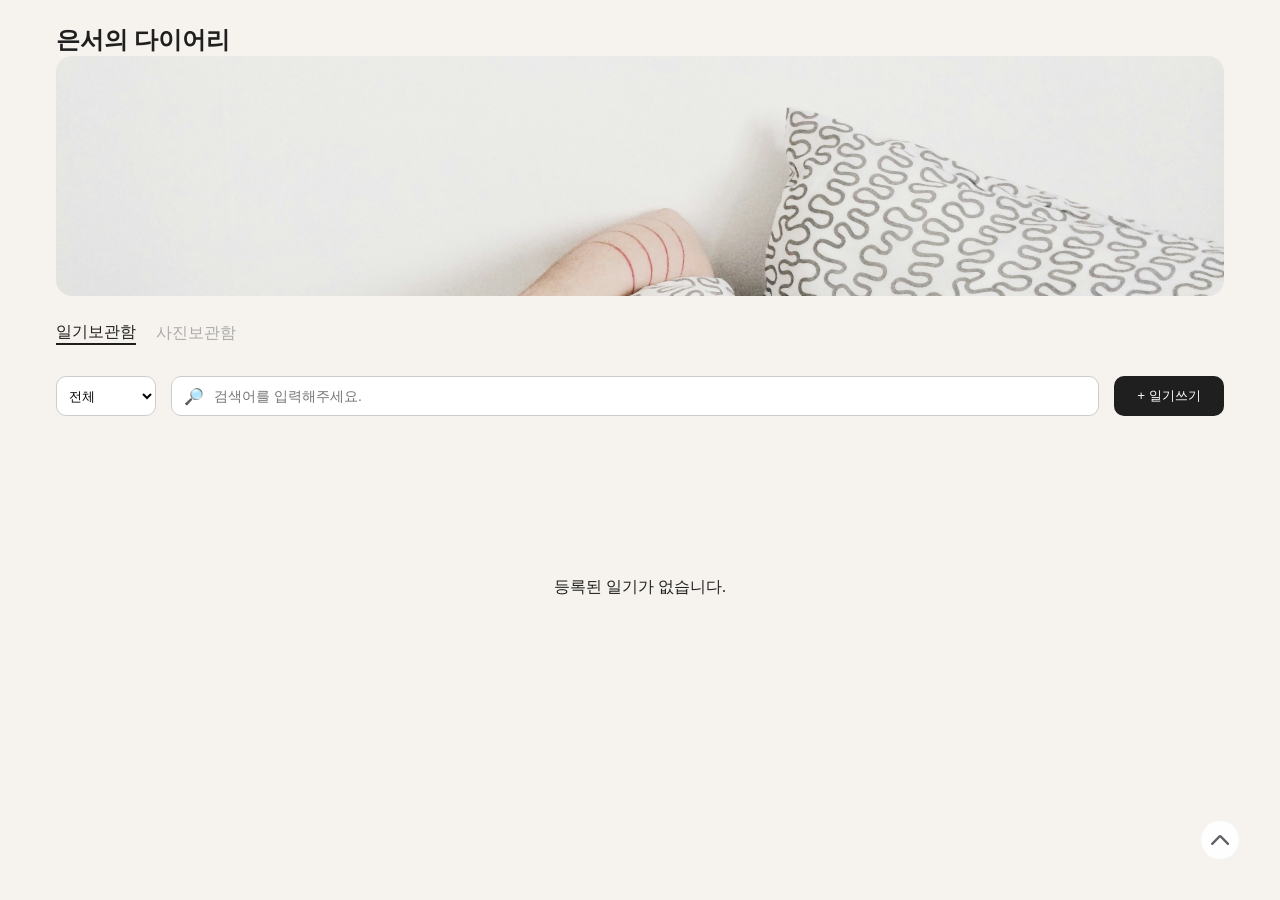
==== index.html @ b220105c "7일차 - 다크모드 토글버튼 추가" ====
<!DOCTYPE html>
<html lang="ko">
<head>
    <meta charset="UTF-8">
    <meta
            name="viewport"
            content="width=device-width, initial-scale=1.0"
    >

    <title>은서의 다이어리</title>

    <link rel="stylesheet" href="./index-style.css">
    <script src="./index-script.js" defer></script>
</head>

<body>
<div class="container">
    <header class="main-header">
        <h2>
            <a href="./index.html">은서의 다이어리</a>
            <img src="img/banner.jpg"/>
        </h2>
    </header>

    <main>
        <section class="diary-section">
            <div class="diary-banner">
                <p id="diary-album">일기보관함</p>
                <p id="photo-album">사진보관함</p>
            </div>

            <div class="diary-header">
                <div class="filter-area">
                    <select
                            id="emotion-filter"
                            class="emotion-filter"
                            aria-label="감정 필터"
                    >
                        <option value="all">전체</option>
                        <option value="happy">행복해요</option>
                        <option value="sad">슬퍼요</option>
                        <option value="surprised">놀랐어요</option>
                        <option value="angry">화나요</option>
                        <option value="etc">기타</option>
                    </select>

                    <div class="filter-search-area">
                        <span aria-hidden="true">🔎</span>

                        <input
                                type="search"
                                id="search-input"
                                placeholder="검색어를 입력해주세요."
                                aria-label="일기 검색"
                        >
                    </div>

                    <div class="diary-navigator">
                        <button
                                type="button"
                                id="open-diary-modal-button"
                                class="tab"
                        >
                            + 일기쓰기
                        </button>
                    </div>
                </div>
            </div>

            <!-- 다이어리 목록 -->
            <div
                    id="diary-list-area"
                    class="diary-list"
            ></div>
        </section>

        <!-- 상단 이동 버튼 -->
        <button
                type="button"
                id="scroll-top-button"
                class="scroll-top-button"
                aria-label="맨 위로 이동"
        >
            <img
                    src="./img/up_outline_light_xl.svg"
                    width="40"
                    height="40"
                    alt=""
            >
        </button>
    </main>
</div>

<!-- 일기 작성 모달 -->
<div
        id="diary-modal"
        class="form-grid"
        role="dialog"
        aria-modal="true"
        aria-labelledby="diary-modal-title"
        aria-hidden="true"
>
    <div class="form-panel">
        <form id="diary-form">
            <div class="form-fields">
                <div class="field">
                    <div class="modal-title">
                        <h3 id="diary-modal-title">일기 쓰기</h3>
                            <div class="dark-mode">
                                다크모드
                                <input type="checkbox" class="dark-toggle"/>
                            </div>
                    </div>
                    <label>오늘 기분은 어땠나요?</label>

                    <div class="mood-group">
                        <label class="mood-option">
                            <input
                                    type="radio"
                                    name="mood"
                                    value="행복"
                                    checked
                            >
                            행복해요
                        </label>

                        <label class="mood-option">
                            <input
                                    type="radio"
                                    name="mood"
                                    value="슬픔"
                            >
                            슬퍼요
                        </label>

                        <label class="mood-option">
                            <input
                                    type="radio"
                                    name="mood"
                                    value="놀램"
                            >
                            놀랐어요
                        </label>

                        <label class="mood-option">
                            <input
                                    type="radio"
                                    name="mood"
                                    value="화남"
                            >
                            화가나요
                        </label>

                        <label class="mood-option">
                            <input
                                    type="radio"
                                    name="mood"
                                    value="기타"
                            >
                            기타
                        </label>
                    </div>
                </div>

                <div class="field">
                    <label for="title-input">제목</label>

                    <input
                            id="title-input"
                            type="text"
                            placeholder="제목을 입력해 주세요."
                            required
                    >
                </div>

                <div class="field">
                    <label for="content-input">내용</label>

                    <textarea
                            id="content-input"
                            placeholder="내용을 입력해 주세요."
                            required
                    ></textarea>
                </div>

                <button
                        class="form-btn"
                        id="submit-diary-button"
                        type="submit"
                >
                    일기 등록하기
                </button>
            </div>
        </form>
    </div>

    <!-- 등록 완료 모달 -->
    <div id="success-diary-modal" class="success-modal">
        <div class="nesting-modal">
            <div class="nesting-modal-title">
                일기 등록 완료
            </div>
            <p>등록이 완료되었습니다.</p>
            <button id="close-submit-diary-button" type="button">
                확인
            </button>
        </div>
    </div>
</div>
</body>
</html>
---- index-style.css ----
:root {
    --bg: #f6f3ee;
    --panel: #ffffff;
    --text: #1f1f1f;
    --subtext: #666;
    --line: #e7dfd6;
    --shadow: 0 12px 30px rgba(0, 0, 0, 0.06);

    --happy: #fff4c7;
    --sad: #dff2ff;
    --blue: #d9f0ff;
    --purple: #eadcff;
    --gray: #eef0f3;
    --pink: #ffe1e8;

    --button: #1f1f1f;
    --white: #ffffff;

    --dropdowntext:#299c00;
    --dropdownbg:#D3F3E0;
}

/* 전체 요소 기본 설정 */
* {
    box-sizing: border-box;
}

html {
    scroll-behavior: smooth;
}

body {
    margin: 0;
    min-width: 360px;

    background-color: var(--bg);
    color: var(--text);
}

/*
    PC 화면 기준
    전체 화면 191.25rem;
    컨테이너 1168px
    좌우 여백 각각 376px

    (191.25rem; - 1168px) / 2 = 376px
*/
.container {
    width: 1168px;
    max-width: calc(100% - 40px);

    margin: 0 auto;
}

/* =========================
   상단 제목
========================= */

.main-header {
    padding: 24px 0 10px;
}
.main-header img {
    width:100%;
    height:240px;

    border-radius:16px;

    object-fit: cover;
    display: block;
}

.main-header h2 {
    margin: 0;

    font-size: 1.5rem;
}
.main-header a{
    text-decoration: none;
    color: var(--text);
}
.main-header a:hover{
    cursor: pointer;
}
/* =========================
   상단 보관함 메뉴
========================= */

.diary-banner {
    display: flex;
    align-items: center;

    gap: 1.25rem;
}

.diary-banner p {
    margin: 16px 0;
    color: #ABABAB;
    white-space: nowrap;
    cursor: pointer;
}
#diary-album{
    color: var(--text);
    border-bottom: 2px solid var(--text);
}

/* =========================
   필터 및 검색 영역
========================= */

.diary-header {
    position: sticky;
    top: 0;
    z-index: 100;

    padding: 15px 0;

    background-color: rgba(246, 243, 238, 0.85);
    backdrop-filter: blur(30px);
}

.filter-area {
    display: flex;
    align-items: center;

    gap: 15px;
}

/* 감정 필터 */
.emotion-filter {
    width: 100px;
    height: 40px;

    flex-shrink: 0;

    padding: 0 8px;

    border: 1px solid #ccc;
    border-radius: 10px;

    background-color: var(--white);
}

/* 검색창 전체 */
.filter-search-area {
    min-width: 0;
    height: 40px;

    flex: 1;

    display: flex;
    align-items: center;

    gap: 8px;
    padding: 0 12px;

    border: 1px solid #ccc;
    border-radius: 10px;

    background-color: var(--white);
}

.filter-search-area p {
    margin: 0;

    flex-shrink: 0;
}

/* 검색어 입력창 */
.filter-search-area input {
    width: 100%;
    min-width: 0;
    height: 100%;

    flex: 1;

    border: none;
    outline: none;

    background-color: transparent;

    font-size: 14px;
}

/* 일기 쓰기 버튼 영역 */
.diary-navigator {
    margin-left: auto;

    flex-shrink: 0;
}

.diary-navigator button {
    width: 110px;
    height: 40px;

    display: inline-flex;
    align-items: center;
    justify-content: center;

    padding: 0 18px;

    border-radius: 10px;

    background-color: var(--button);
    color: var(--white);

    text-decoration: none;
    white-space: nowrap;
}
#open-diary-modal-button{
    border: none;
}

/* =========================
   일기 목록
========================= */

/*
    카드 너비: 274px
    카드 사이 간격: 24px

    274 × 4 + 24 × 3 = 1168px
*/
.diary-list {
    display: grid;
    grid-template-columns: repeat(4, 274px);

    column-gap: 24px;
    row-gap: 24px;

    padding: 30px 0;
}

/* 등록된 일기가 없을 때 */
.diary-default-text {
    grid-column: 1 / -1;

    padding: 100px 0;

    text-align: center;
}

/* 일기 카드 */
.diary-card {
    position: relative;

    width: 274px;
    height: 296px;
    min-width: 0;

    border-radius: 12px;

    background-color: var(--white);

    cursor: pointer;
    overflow: hidden;

    transition: transform 0.2s ease;
}

.diary-card:hover {
    transform: scale(1.03);
}

/* 카드 이미지 영역 */
.diary-image-area {
    height: 180px;

    display: flex;
    align-items: center;
    justify-content: center;

    border-radius: 12px 12px 0 0;

    background-color: var(--gray);

    overflow: hidden;
}

/* 감정별 배경색 */
.diary-card.happy .diary-image-area {
    background-color: var(--pink);
}

.diary-card.sad .diary-image-area {
    background-color: var(--sad);
}

.diary-card.surprised .diary-image-area {
    background-color: var(--happy);
}

.diary-card.angry .diary-image-area {
    background-color: var(--gray);
}

.diary-card.etc .diary-image-area {
    background-color: var(--purple);
}

/* 감정 이모지 원 */
.diary-emoji {
    width: 128px;
    height: 128px;

    display: flex;
    align-items: center;
    justify-content: center;

    border-radius: 50%;

    background-color: var(--white);

    font-size: 64px;
}

.diary-emoji img {
    width: 96px;
    height: 96px;

    object-fit: cover;
    display: block;
}

/* 삭제 버튼 */
.delete-button {
    position: absolute;
    top: 7px;
    right: 7px;
    z-index: 10;

    width: 24px;
    height: 24px;

    display: flex;
    align-items: center;
    justify-content: center;

    padding: 0;

    border: none;
    border-radius: 50%;

    background-color: var(--white);
    color: var(--text);

    font-size: 17px;

    cursor: pointer;
}

/* 카드 텍스트 영역 */
.diary-card-content {
    width: 90%;

    margin: 0 auto;
    padding-top: 8px;

    background-color: var(--white);
}

/* 감정 및 작성일 */
.diary-information {
    display: flex;
    align-items: center;
    justify-content: space-between;

    gap: 10px;
}

.diary-mood {
    font-size: 12px;
    font-weight: bold;
}

.diary-date {
    color: var(--subtext);

    font-size: 11px;
}

/* 일기 제목 */
.diary-title {
    margin: 8px 0 0;

    font-size: 15px;
    line-height: 1.4;

    overflow: hidden;
    text-overflow: ellipsis;
    white-space: nowrap;
}

/* 일기 미리보기 */
.diary-preview {
    margin: 10px 0;

    color: var(--subtext);

    font-size: 13px;

    width: 100%;
    overflow: hidden;
    text-overflow: ellipsis;
    white-space: nowrap;
}

/* =========================
   일기 작성 모달
========================= */

.form-grid {
    position: fixed;
    inset: 0;
    z-index: 1000;

    display: none;
    align-items: center;
    justify-content: center;

    margin: 0;
    padding: 24px;

    background-color: rgba(0, 0, 0, 0.45);
}


/* 모달이 열렸을 때 body 스크롤 방지용 */
body.modal-open {
    overflow: hidden;
}

/* 실제 모달 창 */
.form-panel {
    position: relative;

    width: 640px;
    height: 560px;
    max-height: calc(100vh - 48px);

    padding: 28px;

    border: 1px solid var(--line);
    border-radius: 1.25rem;

    background-color: var(--panel);

    box-shadow: 0 24px 60px rgba(0, 0, 0, 0.2);

    overflow-y: auto;
}

/* 모달 닫기 버튼 */
.modal-close-button {
    position: absolute;
    top: 16px;
    right: 16px;

    width: 32px;
    height: 32px;

    display: flex;
    align-items: center;
    justify-content: center;

    padding: 0;

    border: none;
    border-radius: 50%;

    background-color: var(--gray);
    color: var(--text);

    font-size: 1.25rem;
    line-height: 1;

    cursor: pointer;
}

/* 입력폼 전체 */
.form-fields {
    display: flex;
    flex-direction: column;

    gap: 15px;
}

.field {
    display: flex;
    flex-direction: column;

    gap: 6px;
}

.field > label {
    font-size: 14px;
    font-weight: bold;
}

.field h3 {
    margin: 0;
    padding: 0 44px 0 0;

    font-size: 1.25rem;
}

/* 제목 입력창 */
.field input[type="text"] {
    width: 100%;
    height: 40px;

    padding: 0 10px;

    border: 1px solid var(--line);
    border-radius: 8px;

    outline: none;

    font-size: 14px;
}

/* 내용 입력창 */
.field textarea {
    width: 100%;
    height: 160px;

    padding: 10px;

    border: 1px solid var(--line);
    border-radius: 8px;

    outline: none;
    resize: vertical;

    font-size: 14px;
    line-height: 1.6;
}

/* 입력창 포커스 */
.field input[type="text"]:focus,
.field textarea:focus {
    border-color: var(--text);
}

/* 감정 선택 */
.mood-group {
    display: flex;
    align-items: center;
    flex-wrap: wrap;

    gap: 12px 18px;

    padding: 5px 0;
}

.mood-option {
    display: flex;
    align-items: center;

    gap: 3px;

    font-size: 14px;

    cursor: pointer;
}

/* 등록 버튼 */
.form-btn {
    height: 44px;

    border: none;
    border-radius: 8px;

    background-color: var(--button);
    color: var(--white);

    font-size: 14px;
    font-weight: bold;

    cursor: pointer;
}

.form-btn:hover {
    opacity: 0.88;
}

.success-modal {
    display: none;

    position: absolute;
    inset: 0;

    align-items: center;
    justify-content: center;

    background-color: rgba(0, 0, 0, 0.35);

    z-index: 2000;
}

.nesting-modal {
    width: min(90%, 480px);

    padding: 30px;

    border-radius: 16px;

    background-color: var(--white);

    box-shadow: 0 20px 50px rgba(0, 0, 0, 0.25);

    text-align: center;
}

.nesting-modal-title {
    margin-bottom: 12px;

    font-size: 20px;
    font-weight: bold;
}

.nesting-modal p {
    margin: 0 0 24px;
}

.nesting-modal button {
    width: 100%;
    height: 44px;

    border: none;
    border-radius: 8px;

    background-color: var(--button);
    color: var(--white);

    cursor: pointer;
}
/* =========================
   모달 다크모드
========================= */
/* 다크모드 */
.dark-mode{
    display: flex;
    align-items: center;
    font-size:12px;
}
.dark-toggle {
    right:90%;
    appearance: none;
    width:40px;
    height:24px;
    background-color: lightgray;
    border-radius:20px;
    padding:2px; /* 스위치 버튼처럼 보이기 위해 버튼과의 살짝 간격*/
}
.dark-toggle::after{
    display:block;
    content:"";
    width:20px;
    height:20px;
    background-color:white;
    border-radius: 50%;

    transition:transform 0.3s ease; /* 부드러운 이동 효과 */
}

.dark-toggle:checked{
    background-color: lime; /* 체크 되었을때 배경 색이 변경*/
}

.dark-toggle:checked::after{
    transform:translateX(calc(100% - 2px - 2px));
}

.modal-title {
    display: flex;
    align-items: center;
    justify-content: space-between;
    width: 100%;
}

/* =========================
   일기 상세 보기
========================= */

.detail-panel {
    width: 100%;

    padding: 1.25rem;;

    border: 1px solid var(--line);
    border-radius: 1.25rem;;

    background-color: var(--panel);

    box-shadow: var(--shadow);
}

.detail-heading {
    margin: 0 0 15px;
}

.detail-box {
    min-height: 300px;

    padding: 1.25rem;;

    border: 1px solid var(--line);
    border-radius: 12px;

    background-color: var(--bg);
}

.detail-empty-text {
    margin: 0;

    color: var(--subtext);

    text-align: center;
}

.detail-title {
    margin: 0 0 10px;
}

.detail-information {
    display: flex;
    align-items: center;
    justify-content: space-between;

    gap: 10px;
    margin-bottom: 1.25rem;;

    color: var(--subtext);

    font-size: 13px;
}

.detail-content {
    margin: 0;
    padding: 0;

    color: var(--text);

    font-size: 14px;
    line-height: 1.7;
    text-align: left;

    white-space: pre-wrap;
    overflow-wrap: break-word;
}

.detail-clear-button {
    width: 100%;
    height: 40px;

    margin-top: 15px;

    border: none;
    border-radius: 8px;

    background-color: var(--gray);
    color: var(--text);

    font-size: 14px;

    cursor: pointer;
}

/* =========================
   화면 상단 이동 버튼
========================= */

.scroll-top-button {
    position: fixed;
    right: 40px;
    bottom: 40px;
    z-index: 200;

    width: 40px;
    height: 40px;

    padding: 0;

    border: none;

    background-color: transparent;

    cursor: pointer;
}

.scroll-top-button img {
    width: 40px;
    height: 40px;

    display: block;
}

/* =========================
   모바일 및 작은 화면
   779px 이하에서는 하나의 모바일 레이아웃만 사용
========================= */

@media (max-width: 779px) {

    .container {
        width: min(calc(100% - 24px), 360px);
        max-width: none;

        margin: 0 auto;
        padding: 0;
    }
    .main-header {
        padding: 18px 0 8px;
    }

    .main-header img {
        width:100%;
        height:240px;

        object-fit: cover;
        display: block;

        border-radius:16px;
    }

    .main-header h2 {
        font-size: 24px;
    }

    .diary-banner {
        gap: 1.25rem;;
        flex-wrap: nowrap;
    }

    .diary-banner p {
        margin: 16px 0;

        font-size: inherit;
        white-space: nowrap;
    }

    /*
        첫 번째 줄: 검색창
        두 번째 줄: 감정 필터 / 일기쓰기 버튼
    */
    .filter-area {
        display: grid;
        grid-template-columns: 100px 1fr;

        gap: 12px 10px;
        align-items: center;
    }

    /* 검색창 */
    .filter-search-area {
        grid-column: 1 / -1;
        grid-row: 1;

        width: 100%;
        min-width: 0;
        height: 40px;

        border-radius: 1.25rem;;
    }

    .filter-search-area input {
        min-width: 0;

        font-size: 14px;
    }

     /*감정 필터*/
    .emotion-filter {
        grid-column: 1;
        grid-row: 2;

        width: 100px;
        height: 40px;

        padding: 0 8px;

        border-radius: 10px;

        font-size: 14px;
    }

    /* 일기쓰기 버튼 */
    .diary-navigator {
        grid-column: 2;
        grid-row: 2;

        width: auto;
        margin-left: 0;

        justify-self: end;
    }

    .diary-navigator button {
        width: 110px;
        height: 40px;

        padding: 0 18px;

        border-radius: 10px;

        font-size: 14px;
    }

    /* 모바일에서도 카드 2열 유지.*/
    .diary-list {
        grid-template-columns: repeat(2, minmax(0, 152px));
        justify-content: space-between;

        column-gap: 10px;
        row-gap: 24px;

        padding: 12px 0 30px;
    }

    .diary-card {
        width: 100%;
        height: 192px;
        min-width: 0;

        border-radius: 10px;
    }

    .diary-card:hover {
        transform: none;
    }

    /* 카드 이미지 영역 */
    .diary-image-area {
        height: 86px;

        border-radius: 10px 10px 0 0;
    }

    /* 감정 이모지 원 */
    .diary-emoji {
        width: 58px;
        height: 58px;

        font-size: 64px;
    }

    .diary-emoji img {
        width: 44px;
        height: 44px;
    }

    /* 삭제 버튼 */
    .delete-button {
        top: 5px;
        right: 5px;

        width: 24px;
        height: 24px;

        font-size: 17px;
    }

    /* 카드 텍스트 영역 */
    .diary-card-content {
        width: 100%;

        margin: 0;
        padding: 8px 4px 6px;
    }

    .diary-information {
        gap: 4px;
    }

    .diary-mood {
        min-width: 0;

        font-size: 12px;

        overflow: hidden;
        text-overflow: ellipsis;
        white-space: nowrap;
    }

    .diary-date {
        flex-shrink: 0;

        font-size: 11px;

        white-space: nowrap;
    }

    .diary-title {
        margin: 8px 0 0;

        font-size: 15px;
        line-height: 1.4;

        overflow: hidden;
        text-overflow: ellipsis;
        white-space: nowrap;
    }

    .diary-preview {
        margin: 10px 0 0;

        font-size: 13px;
        line-height: 1.4;

        display: -webkit-box;
        -webkit-line-clamp: 2;
        -webkit-box-orient: vertical;

        overflow: hidden;
    }

    /* 모바일 모달 */
    .form-grid {
        align-items: flex-start;

        padding: 1.25rem 12px;

        overflow-y: auto;
    }

    .form-panel {
        width: 320px;
        height: 480px;
        margin: auto 0;
        padding: 24px 18px;
        -ms-overflow-style: none;
        border-radius: 16px;
    }
    .form-panel::-webkit-scrollbar{
        display: none;
    }

    .modal-close-button {
        top: 12px;
        right: 12px;
    }

    .field h3 {
        font-size: 1.25rem;;
    }

    .field > label,
    .field input[type="text"],
    .field textarea,
    .mood-option,
    .form-btn {
        font-size: 14px;
    }

    .mood-group {
        gap: 12px 18px;
    }

    /* 위로 이동 버튼 */
    .scroll-top-button {
        right: 14px;
        bottom: 14px;

        width: 40px;
        height: 40px;
    }

    .scroll-top-button img {
        width: 40px;
        height: 40px;
    }
}
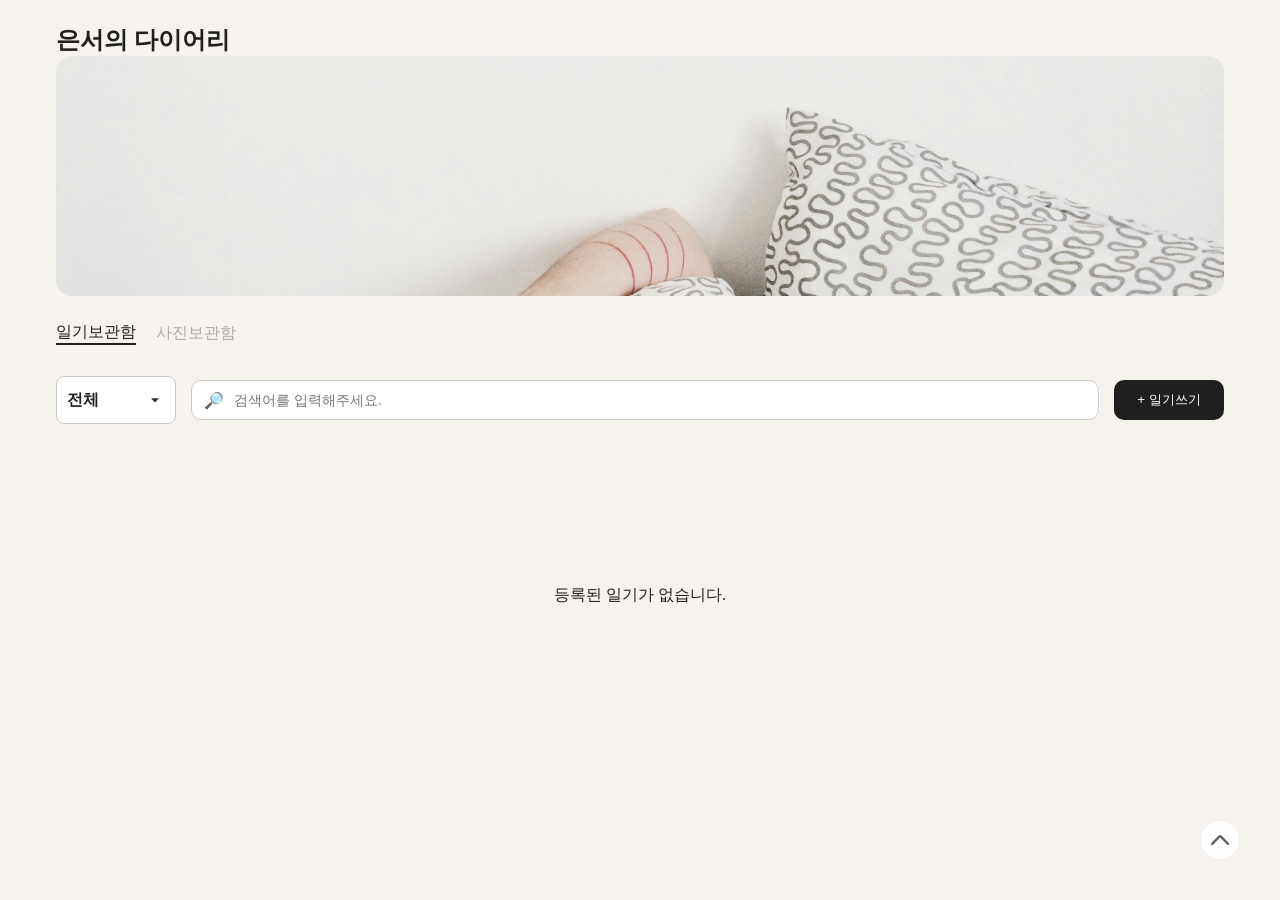
==== commit ed52670f: "메인화면 - 드롭다운 수정" ====
--- a/index.html
+++ b/index.html
@@ -31,18 +31,106 @@
 
             <div class="diary-header">
                 <div class="filter-area">
-                    <select
-                            id="emotion-filter"
-                            class="emotion-filter"
-                            aria-label="감정 필터"
-                    >
-                        <option value="all">전체</option>
-                        <option value="happy">행복해요</option>
-                        <option value="sad">슬퍼요</option>
-                        <option value="surprised">놀랐어요</option>
-                        <option value="angry">화나요</option>
-                        <option value="etc">기타</option>
-                    </select>
+                    <div class="emotion-dropdown">
+                        <!-- 드롭다운 열기/닫기 -->
+                        <input
+                                type="checkbox"
+                                id="emotion-dropdown-toggle"
+                                class="emotion-dropdown-toggle"
+                        >
+
+                        <!-- 현재 선택값 -->
+                        <label
+                                for="emotion-dropdown-toggle"
+                                id="emotion-dropdown-title"
+                                class="emotion-dropdown-title"
+                        >
+                            <span id="selected-emotion-text">전체</span>
+                            <img class="dropdown-arrow" src="./img/down_fill_light_m.svg"/>
+                        </label>
+
+                        <!-- 드롭다운 목록 -->
+                        <ul class="emotion-dropdown-list">
+                            <li>
+                                <input
+                                        type="radio"
+                                        name="emotion-filter"
+                                        id="emotion-all"
+                                        value="all"
+                                        checked
+                                >
+                                <label for="emotion-all">
+                                    <span>전체</span>
+                                    <img class="check-icon" src="./img/check_outline_light_xs.svg"/>
+                                </label>
+                            </li>
+
+                            <li>
+                                <input
+                                        type="radio"
+                                        name="emotion-filter"
+                                        id="emotion-happy"
+                                        value="happy"
+                                >
+                                <label for="emotion-happy">
+                                    <span>행복해요</span>
+                                    <img class="check-icon" src="./img/check_outline_light_xs.svg"/>
+                                </label>
+                            </li>
+
+                            <li>
+                                <input
+                                        type="radio"
+                                        name="emotion-filter"
+                                        id="emotion-sad"
+                                        value="sad"
+                                >
+                                <label for="emotion-sad">
+                                    <span>슬퍼요</span>
+                                    <img class="check-icon" src="./img/check_outline_light_xs.svg"/>
+                                </label>
+                            </li>
+
+                            <li>
+                                <input
+                                        type="radio"
+                                        name="emotion-filter"
+                                        id="emotion-surprised"
+                                        value="surprised"
+                                >
+                                <label for="emotion-surprised">
+                                    <span>놀랐어요</span>
+                                    <img class="check-icon" src="./img/check_outline_light_xs.svg"/>
+                                </label>
+                            </li>
+
+                            <li>
+                                <input
+                                        type="radio"
+                                        name="emotion-filter"
+                                        id="emotion-angry"
+                                        value="angry"
+                                >
+                                <label for="emotion-angry">
+                                    <span>화나요</span>
+                                    <img class="check-icon" src="./img/check_outline_light_xs.svg"/>
+                                </label>
+                            </li>
+
+                            <li>
+                                <input
+                                        type="radio"
+                                        name="emotion-filter"
+                                        id="emotion-etc"
+                                        value="etc"
+                                >
+                                <label for="emotion-etc">
+                                    <span>기타</span>
+                                    <img class="check-icon" src="./img/check_outline_light_xs.svg"/>
+                                </label>
+                            </li>
+                        </ul>
+                    </div>
 
                     <div class="filter-search-area">
                         <span aria-hidden="true">🔎</span>
@@ -106,7 +194,7 @@
                 <div class="field">
                     <div class="modal-title">
                         <h3 id="diary-modal-title">일기 쓰기</h3>
-                            <div class="dark-mode">
+                            <div class="dark-mode-area">
                                 다크모드
                                 <input type="checkbox" class="dark-toggle"/>
                             </div>
--- a/index-style.css
+++ b/index-style.css
@@ -18,6 +18,8 @@
 
     --dropdowntext:#299c00;
     --dropdownbg:#D3F3E0;
+
+    --white-input:#ffffff;
 }
 
 /* 전체 요소 기본 설정 */
@@ -126,18 +128,138 @@
 }
 
 /* 감정 필터 */
-.emotion-filter {
-    width: 100px;
-    height: 40px;
-
+
+.emotion-dropdown {
+    position: relative;
+
+    width: 120px;
     flex-shrink: 0;
-
-    padding: 0 8px;
-
-    border: 1px solid #ccc;
-    border-radius: 10px;
-
-    background-color: var(--white);
+}
+
+/* 실제 체크박스 숨기기 */
+.emotion-dropdown-toggle {
+    display: none;
+}
+
+/* 드롭다운 제목 */
+.emotion-dropdown-title {
+    width: 120px;
+    height: 48px;
+
+    display: flex;
+    align-items: center;
+    justify-content: space-between;
+
+    gap: 10px;
+    padding: 12px 10px;
+
+    border: 1px solid #c9c9c9;
+    border-radius: 8px;
+
+    background-color: #ffffff;
+    color: #222222;
+
+    font-size: 16px;
+    font-weight: 600;
+
+    cursor: pointer;
+}
+
+/* 아래 방향 화살표 */
+.dropdown-arrow {
+    width: 20px;
+    height: 20px;
+
+    transition: transform 0.2s ease;
+}
+
+/* 드롭다운이 열리면 화살표 회전 */
+.emotion-dropdown-toggle:checked
++ .emotion-dropdown-title
+.dropdown-arrow {
+    transform: rotate(180deg);
+}
+
+/* 드롭다운 목록 */
+.emotion-dropdown-list {
+    position: absolute;
+    top: calc(100% + 10px);
+    left: 0;
+    z-index: 200;
+
+    display: none;
+
+    width: 120px;
+
+    margin: 0;
+    padding: 0;
+
+    border: 1px solid #d0d0d0;
+    border-radius: 8px;
+
+    background-color: #ffffff;
+    box-shadow: 0 4px 12px rgba(0, 0, 0, 0.15);
+
+    list-style: none;
+    overflow: hidden;
+}
+
+/* 체크박스 선택 시 목록 열기 */
+.emotion-dropdown-toggle:checked
+~ .emotion-dropdown-list {
+    display: block;
+}
+
+/* 실제 라디오 버튼 숨기기 */
+.emotion-dropdown-list input {
+    display: none;
+}
+
+/* 각 선택 항목 */
+.emotion-dropdown-list label {
+    width: 100%;
+    height: 64px;
+
+    display: flex;
+    align-items: center;
+    justify-content: space-between;
+
+    padding: 0 16px;
+
+    background-color: #ffffff;
+    color: #666666;
+
+    font-size: 18px;
+
+    cursor: pointer;
+}
+
+/* 마우스를 올린 항목 */
+.emotion-dropdown-list label:hover {
+    background-color: #f4fbf2;
+}
+
+/* 체크 아이콘은 기본적으로 숨김 */
+.check-icon {
+    display: none;
+
+    color: #299c00;
+    font-size: 22px;
+    font-weight: 700;
+}
+
+/* 선택된 항목 */
+.emotion-dropdown-list input:checked + label {
+    background-color: #f3fbf1;
+    color: #299c00;
+    font-weight: 700;
+}
+
+/* 선택된 항목의 체크 표시 */
+.emotion-dropdown-list input:checked
++ label
+.check-icon {
+    display: inline;
 }
 
 /* 검색창 전체 */
@@ -481,6 +603,7 @@
     display: flex;
     flex-direction: column;
 
+
     gap: 15px;
 }
 
@@ -516,6 +639,8 @@
     outline: none;
 
     font-size: 14px;
+    background-color: var(--white-input);
+    color: var(--text);
 }
 
 /* 내용 입력창 */
@@ -533,6 +658,8 @@
 
     font-size: 14px;
     line-height: 1.6;
+    background-color: var(--white-input);
+    color: var(--text);
 }
 
 /* 입력창 포커스 */
@@ -605,6 +732,7 @@
     border-radius: 16px;
 
     background-color: var(--white);
+    color: var(--text);
 
     box-shadow: 0 20px 50px rgba(0, 0, 0, 0.25);
 
@@ -637,8 +765,7 @@
 /* =========================
    모달 다크모드
 ========================= */
-/* 다크모드 */
-.dark-mode{
+.dark-mode-area{
     display: flex;
     align-items: center;
     font-size:12px;
@@ -677,7 +804,31 @@
     justify-content: space-between;
     width: 100%;
 }
-
+/* 다크모드 */
+.form-panel.modal-dark{
+    --panel: #333333;
+    --text: #ffffff;
+    --subtext: #cccccc;
+    --line: #444444;
+
+    --button: #ffffff;
+    --white: #333333;
+    --white-input: #000;
+
+    color: var(--text);
+}
+.success-modal.modal-dark{
+    --panel: #333333;
+    --text: #ffffff;
+    --subtext: #cccccc;
+    --line: #444444;
+
+    --button: #ffffff;
+    --white: #333333;
+    --white-input: #000;
+
+    color: var(--text);
+}
 /* =========================
    일기 상세 보기
 ========================= */
@@ -1030,6 +1181,7 @@
         padding: 24px 18px;
         -ms-overflow-style: none;
         border-radius: 16px;
+        color: var(--text);
     }
     .form-panel::-webkit-scrollbar{
         display: none;
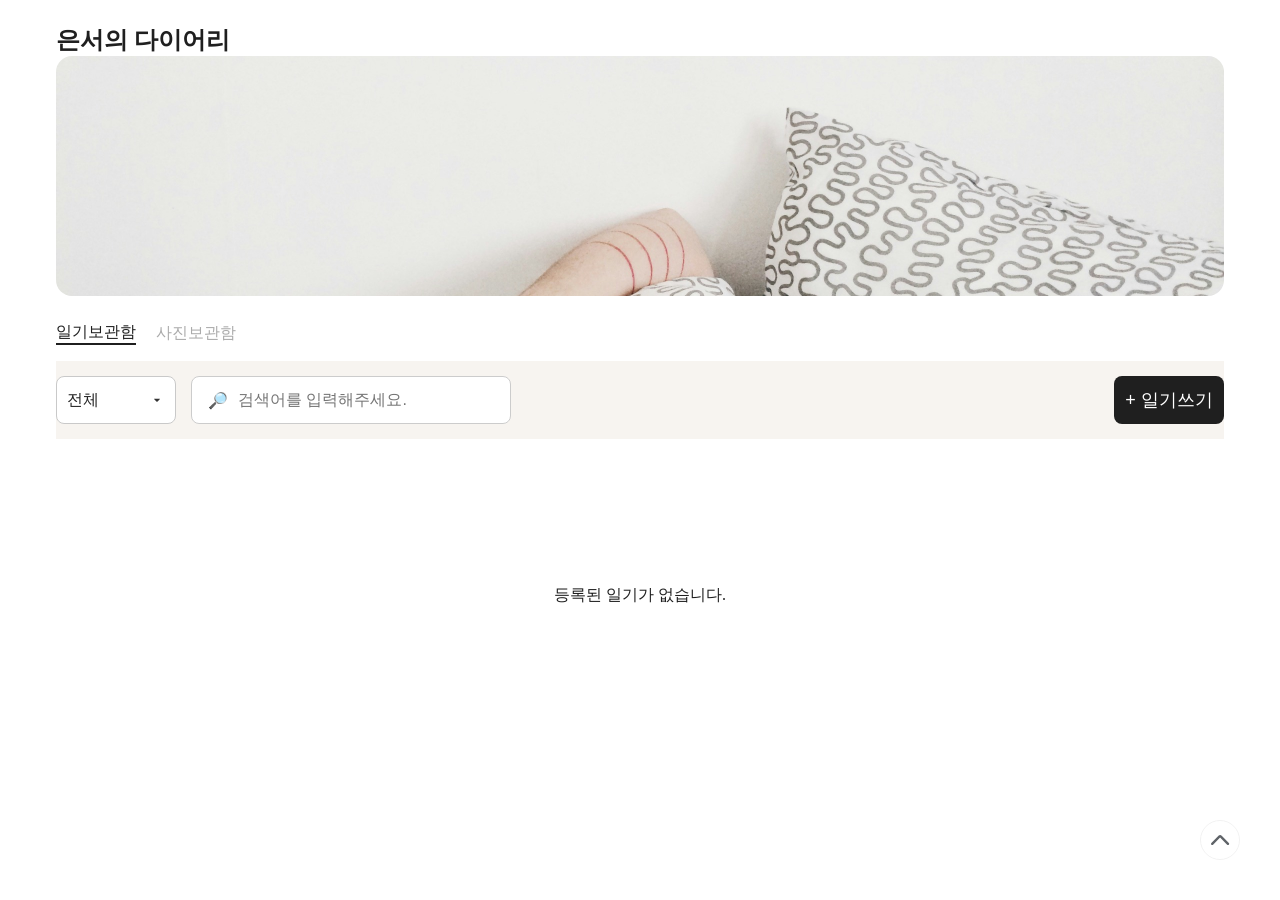
==== commit e3053cf7: "#1 - 페이지네이션추가" ====
--- a/index.html
+++ b/index.html
@@ -156,10 +156,19 @@
             </div>
 
             <!-- 다이어리 목록 -->
-            <div
-                    id="diary-list-area"
-                    class="diary-list"
-            ></div>
+            <div id="diary-list-area" class="diary-list"></div>
+            <!-- 페이지네이션 -->
+            <div id="pagination" class="pagination">
+                <button id="pagination-prev-button" class="pagination-arrow pagination-prev" type="button">
+                    <img id="pagination-prev-image" src="./img/rightdisabled_outline_light_m.svg"/>
+                </button>
+
+                <span id="pagination-number-area" class="pagination-number-area"></span>
+
+                <button id="pagination-next-button" class="pagination-arrow pagination-next" type="button">
+                    <img id="pagination-next-image" src="./img/rightdisabled_outline_light_m.svg"/>
+                </button>
+            </div>
         </section>
 
         <!-- 상단 이동 버튼 -->
--- a/index-style.css
+++ b/index-style.css
@@ -1,5 +1,5 @@
 :root {
-    --bg: #f6f3ee;
+    --bg: #ffffff;
     --panel: #ffffff;
     --text: #1f1f1f;
     --subtext: #666;
@@ -133,7 +133,7 @@
     position: relative;
 
     width: 120px;
-    flex-shrink: 0;
+    flex: 0 0 120px;
 }
 
 /* 실제 체크박스 숨기기 */
@@ -156,19 +156,19 @@
     border: 1px solid #c9c9c9;
     border-radius: 8px;
 
-    background-color: #ffffff;
+    background-color: var(--white);
     color: #222222;
 
     font-size: 16px;
-    font-weight: 600;
+    font-weight: 500;
 
     cursor: pointer;
 }
 
 /* 아래 방향 화살표 */
 .dropdown-arrow {
-    width: 20px;
-    height: 20px;
+    width: 16px;
+    height: 16px;
 
     transition: transform 0.2s ease;
 }
@@ -183,7 +183,7 @@
 /* 드롭다운 목록 */
 .emotion-dropdown-list {
     position: absolute;
-    top: calc(100% + 10px);
+    top: calc(100% + 8px);
     left: 0;
     z-index: 200;
 
@@ -197,7 +197,7 @@
     border: 1px solid #d0d0d0;
     border-radius: 8px;
 
-    background-color: #ffffff;
+    background-color: var(--white);
     box-shadow: 0 4px 12px rgba(0, 0, 0, 0.15);
 
     list-style: none;
@@ -218,7 +218,7 @@
 /* 각 선택 항목 */
 .emotion-dropdown-list label {
     width: 100%;
-    height: 64px;
+    height: 48px;
 
     display: flex;
     align-items: center;
@@ -226,8 +226,8 @@
 
     padding: 0 16px;
 
-    background-color: #ffffff;
-    color: #666666;
+    background-color: var(--white);
+    color: var(--subtext);
 
     font-size: 18px;
 
@@ -243,16 +243,30 @@
 .check-icon {
     display: none;
 
-    color: #299c00;
-    font-size: 22px;
-    font-weight: 700;
+    width: 18px;
+    height: 18px;
+
+    flex-shrink: 0;
 }
 
 /* 선택된 항목 */
 .emotion-dropdown-list input:checked + label {
-    background-color: #f3fbf1;
-    color: #299c00;
-    font-weight: 700;
+    width: 100%;
+    height: 48px;
+
+    display: flex;
+    align-items: center;
+    justify-content: space-between;
+
+    gap: 10px;
+    padding: 0 16px;
+
+    background-color: var(--white);
+    color: var(--subtext);
+
+    font-size: 16px;
+
+    cursor: pointer;
 }
 
 /* 선택된 항목의 체크 표시 */
@@ -264,19 +278,20 @@
 
 /* 검색창 전체 */
 .filter-search-area {
-    min-width: 0;
-    height: 40px;
-
-    flex: 1;
+    width: 320px;
+    min-width: 320px;
+    height: 48px;
+
+    flex: 0 0 320px;
 
     display: flex;
     align-items: center;
 
     gap: 8px;
-    padding: 0 12px;
+    padding: 12px 16px;
 
     border: 1px solid #ccc;
-    border-radius: 10px;
+    border-radius: 8px;
 
     background-color: var(--white);
 }
@@ -293,16 +308,16 @@
     min-width: 0;
     height: 100%;
 
-    flex: 1;
-
     border: none;
     outline: none;
 
     background-color: transparent;
 
-    font-size: 14px;
-}
-
+    font-size: 16px;
+}
+.filter-search-area input::-webkit-search-cancel-button {
+    cursor: pointer;
+}
 /* 일기 쓰기 버튼 영역 */
 .diary-navigator {
     margin-left: auto;
@@ -312,15 +327,17 @@
 
 .diary-navigator button {
     width: 110px;
-    height: 40px;
+    height: 48px;
 
     display: inline-flex;
     align-items: center;
     justify-content: center;
 
-    padding: 0 18px;
-
-    border-radius: 10px;
+    padding: 8px 10px;
+
+    border: none;
+    border-radius: 8px;
+    font-size:18px;
 
     background-color: var(--button);
     color: var(--white);
@@ -360,7 +377,102 @@
 
     text-align: center;
 }
-
+/* =========================
+   페이지네이션
+========================= */
+
+.pagination {
+    width: 100%;
+
+    display: none;
+    align-items: center;
+    justify-content: center;
+
+    gap: 8px;
+    padding: 8px 0 48px;
+}
+
+/* 페이지 번호가 출력되는 영역 */
+.pagination-number-area {
+    display: flex;
+    align-items: center;
+    justify-content: center;
+
+    gap: 8px;
+}
+
+/* 페이지 번호 버튼 */
+.pagination-number {
+    width: 32px;
+    height: 32px;
+
+    display: inline-flex;
+    align-items: center;
+    justify-content: center;
+
+    padding: 0;
+
+    border: none;
+    border-radius: 8px;
+
+    background-color: transparent;
+    color: #777777;
+
+    font-size: 14px;
+
+    cursor: pointer;
+}
+
+/* 페이지 번호에 마우스를 올렸을 때 */
+.pagination-number:hover {
+    background-color: #eeeeee;
+    color: var(--text);
+}
+
+/* 현재 선택된 페이지 */
+.pagination-number.active {
+    background-color: #eeeeee;
+    color: var(--text);
+
+    font-weight: bold;
+}
+
+/* 이전, 다음 버튼 */
+.pagination-arrow {
+    width: 32px;
+    height: 32px;
+
+    display: inline-flex;
+    align-items: center;
+    justify-content: center;
+
+    padding: 0;
+
+    border: none;
+    border-radius: 8px;
+
+    background-color: transparent;
+
+    cursor: pointer;
+}
+
+/* 이전, 다음 이미지 */
+.pagination-arrow img {
+    width: 20px;
+    height: 20px;
+
+    display: block;
+}
+
+/* 오른쪽 화살표를 회전해서 왼쪽 화살표로 사용 */
+.pagination-next img {
+    transform: rotate(180deg);
+}
+
+/* 비활성화 버튼 */
+.pagination-arrow:disabled {
+    cursor: default;
+}
 /* 일기 카드 */
 .diary-card {
     position: relative;
@@ -391,7 +503,7 @@
     align-items: center;
     justify-content: center;
 
-    border-radius: 12px 12px 0 0;
+    border-radius: 12px;
 
     background-color: var(--gray);
 
@@ -996,10 +1108,9 @@
     */
     .filter-area {
         display: grid;
-        grid-template-columns: 100px 1fr;
-
-        gap: 12px 10px;
-        align-items: center;
+        grid-template-columns: 120px 1fr;
+
+        gap: 12px 8px;
     }
 
     /* 검색창 */
@@ -1009,7 +1120,9 @@
 
         width: 100%;
         min-width: 0;
-        height: 40px;
+        height: 48px;
+
+        flex: none;
 
         border-radius: 1.25rem;;
     }
@@ -1020,19 +1133,13 @@
         font-size: 14px;
     }
 
-     /*감정 필터*/
-    .emotion-filter {
+     /* 감정 필터 */
+    .emotion-dropdown {
         grid-column: 1;
         grid-row: 2;
 
-        width: 100px;
-        height: 40px;
-
-        padding: 0 8px;
-
-        border-radius: 10px;
-
-        font-size: 14px;
+        width: 120px;
+        font-size:16px;
     }
 
     /* 일기쓰기 버튼 */
@@ -1040,7 +1147,6 @@
         grid-column: 2;
         grid-row: 2;
 
-        width: auto;
         margin-left: 0;
 
         justify-self: end;
@@ -1048,13 +1154,7 @@
 
     .diary-navigator button {
         width: 110px;
-        height: 40px;
-
-        padding: 0 18px;
-
-        border-radius: 10px;
-
-        font-size: 14px;
+        height: 48px;
     }
 
     /* 모바일에서도 카드 2열 유지.*/
@@ -1132,7 +1232,22 @@
         text-overflow: ellipsis;
         white-space: nowrap;
     }
-
+    /* 감정별 글자 색상 */
+    .diary-card.happy .diary-mood {
+        color: #EA5757;
+    }
+    .diary-card.sad .diary-mood {
+        color: #28B4E1;
+    }
+    .diary-card.surprised .diary-mood {
+        color: #D58B00;
+    }
+    .diary-card.angry .diary-mood {
+        color: #777777;
+    }
+    .diary-card.etc .diary-mood {
+        color: #8F5AE8;
+    }
     .diary-date {
         flex-shrink: 0;
 
@@ -1201,7 +1316,7 @@
     .field textarea,
     .mood-option,
     .form-btn {
-        font-size: 14px;
+        font-size: 16px;
     }
 
     .mood-group {
@@ -1221,4 +1336,29 @@
         width: 40px;
         height: 40px;
     }
-}
+
+    /* 모바일 페이지네이션 */
+    .pagination {
+        gap: 4px;
+        padding: 8px 0 40px;
+    }
+
+    .pagination-number-area {
+        gap: 2px;
+    }
+
+    .pagination-number,
+    .pagination-arrow {
+        width: 28px;
+        height: 28px;
+    }
+
+    .pagination-number {
+        font-size: 13px;
+    }
+
+    .pagination-arrow img {
+        width: 18px;
+        height: 18px;
+    }
+}
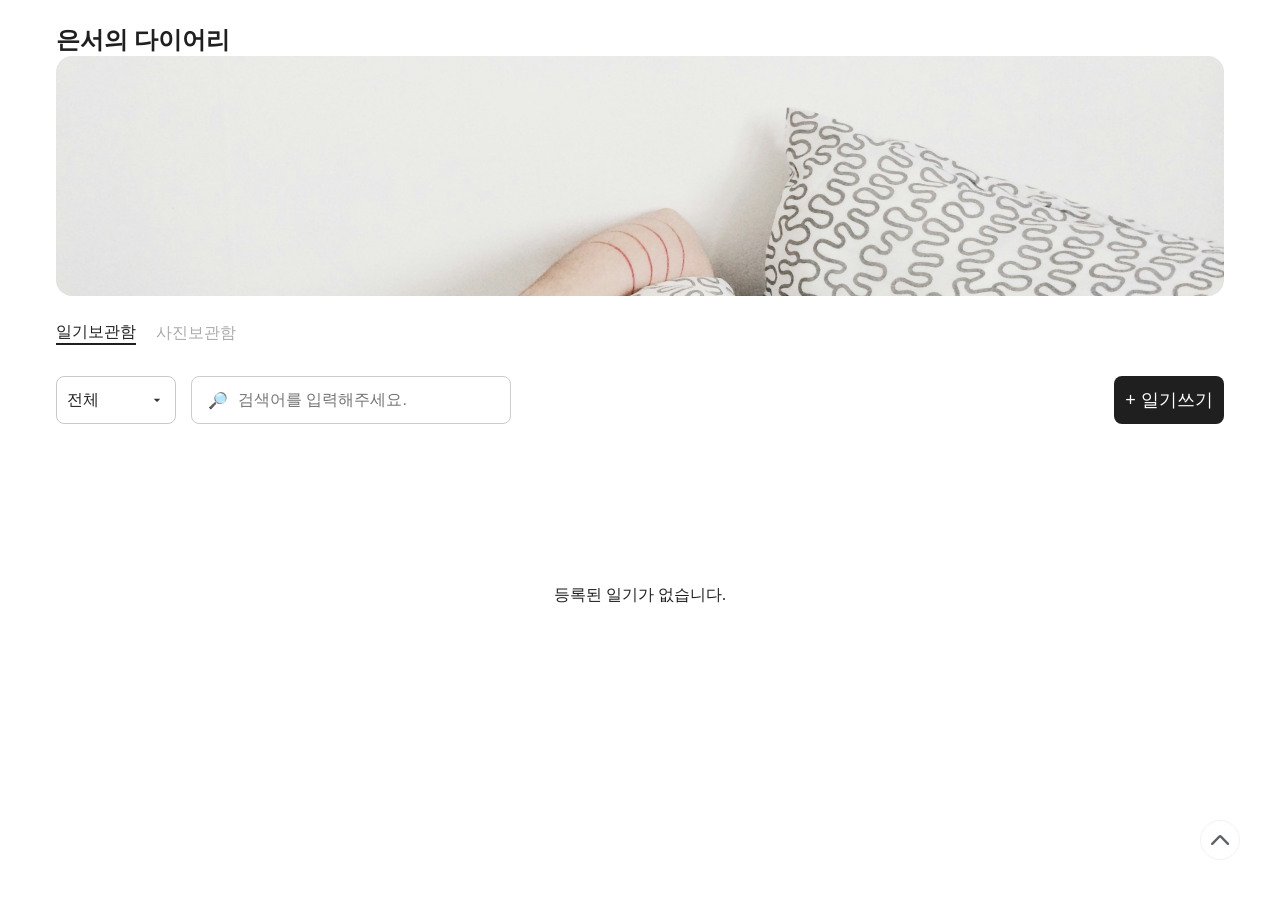
==== commit ab458d08: "10일차" ====
--- a/index.html
+++ b/index.html
@@ -2,15 +2,14 @@
 <html lang="ko">
 <head>
     <meta charset="UTF-8">
-    <meta
-            name="viewport"
-            content="width=device-width, initial-scale=1.0"
-    >
-
+    <meta name="viewport" content="width=device-width, initial-scale=1.0">
     <title>은서의 다이어리</title>
 
     <link rel="stylesheet" href="./index-style.css">
     <script src="./index-script.js" defer></script>
+    <link rel="preconnect" href="https://fonts.googleapis.com">
+    <link rel="preconnect" href="https://fonts.gstatic.com" crossorigin>
+    <link href="https://fonts.googleapis.com/css2?family=Nanum+Gothic:wght@400;700;800&display=swap" rel="stylesheet">
 </head>
 
 <body>
@@ -279,14 +278,24 @@
                             required
                     ></textarea>
                 </div>
-
-                <button
-                        class="form-btn"
-                        id="submit-diary-button"
-                        type="submit"
-                >
-                    일기 등록하기
-                </button>
+                <div class="btn">
+                    <button
+                            class="close-btn"
+                            onclick="closeDiaryModal()"
+                            type="button"
+                    >
+                        닫기
+                    </button>
+                        <button
+                                class="form-btn"
+                                id="submit-diary-button"
+                                type="submit"
+                        >
+                            일기 등록하기
+                        </button>
+                </div>
+
+
             </div>
         </form>
     </div>
--- a/index-style.css
+++ b/index-style.css
@@ -116,7 +116,7 @@
 
     padding: 15px 0;
 
-    background-color: rgba(246, 243, 238, 0.85);
+    background-color: var(--white);
     backdrop-filter: blur(30px);
 }
 
@@ -637,7 +637,26 @@
     text-overflow: ellipsis;
     white-space: nowrap;
 }
-
+/* 감정별 글자 색상 */
+.diary-card.happy .diary-mood {
+    color: #EA5757;
+}
+
+.diary-card.sad .diary-mood {
+    color: #28B4E1;
+}
+
+.diary-card.surprised .diary-mood {
+    color: #D58B00;
+}
+
+.diary-card.angry .diary-mood {
+    color: #777777;
+}
+
+.diary-card.etc .diary-mood {
+    color: #8F5AE8;
+}
 /* =========================
    일기 작성 모달
 ========================= */
@@ -727,7 +746,7 @@
 }
 
 .field > label {
-    font-size: 14px;
+    font-size: 18px;
     font-weight: bold;
 }
 
@@ -788,7 +807,7 @@
 
     gap: 12px 18px;
 
-    padding: 5px 0;
+    padding: 10px 0;
 }
 
 .mood-option {
@@ -797,16 +816,21 @@
 
     gap: 3px;
 
-    font-size: 14px;
+    font-size: 18px;
 
     cursor: pointer;
 }
 
 /* 등록 버튼 */
+.btn {
+    display: flex;
+    justify-content: center;
+    gap: 10px;
+}
 .form-btn {
     height: 44px;
-
-    border: none;
+    width: 104px;
+    border: 1px solid var(--button);
     border-radius: 8px;
 
     background-color: var(--button);
@@ -821,7 +845,20 @@
 .form-btn:hover {
     opacity: 0.88;
 }
-
+.close-btn{
+    height: 44px;
+    width: 104px;
+    border: 1px solid var(--button);
+    border-radius: 8px;
+
+    background-color: var(--white-input);
+    color: var(--button);
+
+    font-size: 14px;
+    font-weight: bold;
+
+    cursor: pointer;
+}
 .success-modal {
     display: none;
 
@@ -889,7 +926,7 @@
     height:24px;
     background-color: lightgray;
     border-radius:20px;
-    padding:2px; /* 스위치 버튼처럼 보이기 위해 버튼과의 살짝 간격*/
+    padding:2px;
 }
 .dark-toggle::after{
     display:block;
@@ -911,6 +948,7 @@
 }
 
 .modal-title {
+    margin-bottom: 30px;
     display: flex;
     align-items: center;
     justify-content: space-between;
@@ -1189,15 +1227,24 @@
 
     /* 감정 이모지 원 */
     .diary-emoji {
-        width: 58px;
-        height: 58px;
-
-        font-size: 64px;
+        width: auto;
+        height: 100%;
+        aspect-ratio: 1 / 1;
+
+        display: flex;
+        align-items: center;
+        justify-content: center;
+
+        border-radius: 50%;
     }
 
     .diary-emoji img {
-        width: 44px;
-        height: 44px;
+        width: 90%;
+        height: 90%;
+        display: flex;
+        align-items: center;
+        justify-content: center;
+        object-fit: contain;
     }
 
     /* 삭제 버튼 */
@@ -1236,15 +1283,19 @@
     .diary-card.happy .diary-mood {
         color: #EA5757;
     }
+
     .diary-card.sad .diary-mood {
         color: #28B4E1;
     }
+
     .diary-card.surprised .diary-mood {
         color: #D58B00;
     }
+
     .diary-card.angry .diary-mood {
         color: #777777;
     }
+
     .diary-card.etc .diary-mood {
         color: #8F5AE8;
     }
@@ -1321,6 +1372,7 @@
 
     .mood-group {
         gap: 12px 18px;
+        margin: 16px 0;
     }
 
     /* 위로 이동 버튼 */
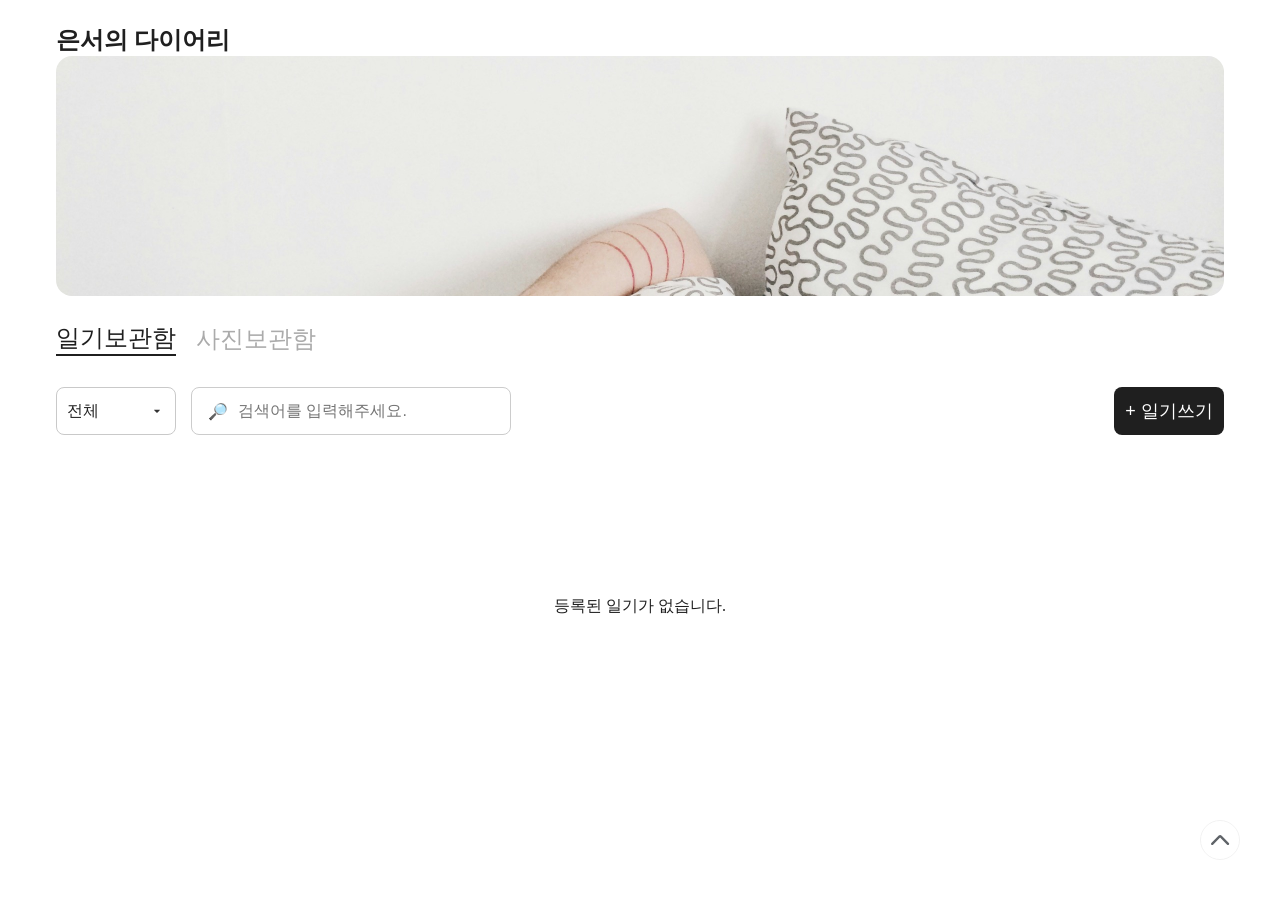
==== commit 0e3b1d3f: "10일차 - 접근성, 폴리필추가" ====
--- a/index.html
+++ b/index.html
@@ -17,16 +17,16 @@
     <header class="main-header">
         <h2>
             <a href="./index.html">은서의 다이어리</a>
-            <img src="img/banner.jpg"/>
+            <img src="img/banner.jpg" alt="다이어리 배너">
         </h2>
     </header>
 
     <main>
         <section class="diary-section">
-            <div class="diary-banner">
+            <nav class="diary-banner" aria-label="보관함 메뉴">
                 <p id="diary-album">일기보관함</p>
                 <p id="photo-album">사진보관함</p>
-            </div>
+            </nav>
 
             <div class="diary-header">
                 <div class="filter-area">
@@ -45,7 +45,7 @@
                                 class="emotion-dropdown-title"
                         >
                             <span id="selected-emotion-text">전체</span>
-                            <img class="dropdown-arrow" src="./img/down_fill_light_m.svg"/>
+                            <img class="dropdown-arrow" src="./img/down_fill_light_m.svg" alt="">
                         </label>
 
                         <!-- 드롭다운 목록 -->
@@ -60,7 +60,7 @@
                                 >
                                 <label for="emotion-all">
                                     <span>전체</span>
-                                    <img class="check-icon" src="./img/check_outline_light_xs.svg"/>
+                                    <img class="check-icon" src="./img/check_outline_light_xs.svg" alt="">
                                 </label>
                             </li>
 
@@ -73,7 +73,7 @@
                                 >
                                 <label for="emotion-happy">
                                     <span>행복해요</span>
-                                    <img class="check-icon" src="./img/check_outline_light_xs.svg"/>
+                                    <img class="check-icon" src="./img/check_outline_light_xs.svg" alt="">
                                 </label>
                             </li>
 
@@ -86,7 +86,7 @@
                                 >
                                 <label for="emotion-sad">
                                     <span>슬퍼요</span>
-                                    <img class="check-icon" src="./img/check_outline_light_xs.svg"/>
+                                    <img class="check-icon" src="./img/check_outline_light_xs.svg" alt="">
                                 </label>
                             </li>
 
@@ -99,7 +99,7 @@
                                 >
                                 <label for="emotion-surprised">
                                     <span>놀랐어요</span>
-                                    <img class="check-icon" src="./img/check_outline_light_xs.svg"/>
+                                    <img class="check-icon" src="./img/check_outline_light_xs.svg" alt="">
                                 </label>
                             </li>
 
@@ -112,7 +112,7 @@
                                 >
                                 <label for="emotion-angry">
                                     <span>화나요</span>
-                                    <img class="check-icon" src="./img/check_outline_light_xs.svg"/>
+                                    <img class="check-icon" src="./img/check_outline_light_xs.svg" alt="">
                                 </label>
                             </li>
 
@@ -125,7 +125,7 @@
                                 >
                                 <label for="emotion-etc">
                                     <span>기타</span>
-                                    <img class="check-icon" src="./img/check_outline_light_xs.svg"/>
+                                    <img class="check-icon" src="./img/check_outline_light_xs.svg" alt="">
                                 </label>
                             </li>
                         </ul>
@@ -159,13 +159,13 @@
             <!-- 페이지네이션 -->
             <div id="pagination" class="pagination">
                 <button id="pagination-prev-button" class="pagination-arrow pagination-prev" type="button">
-                    <img id="pagination-prev-image" src="./img/rightdisabled_outline_light_m.svg"/>
+                    <img id="pagination-prev-image" src="./img/rightdisabled_outline_light_m.svg" alt="">
                 </button>
 
                 <span id="pagination-number-area" class="pagination-number-area"></span>
 
                 <button id="pagination-next-button" class="pagination-arrow pagination-next" type="button">
-                    <img id="pagination-next-image" src="./img/rightdisabled_outline_light_m.svg"/>
+                    <img id="pagination-next-image" src="./img/rightdisabled_outline_light_m.svg" alt="">
                 </button>
             </div>
         </section>
@@ -314,4 +314,4 @@
     </div>
 </div>
 </body>
-</html>+</html>
--- a/index-style.css
+++ b/index-style.css
@@ -99,6 +99,7 @@
     color: #ABABAB;
     white-space: nowrap;
     cursor: pointer;
+    font-size:24px;
 }
 #diary-album{
     color: var(--text);
@@ -602,21 +603,21 @@
 }
 
 .diary-mood {
-    font-size: 12px;
+    font-size: 14px;
     font-weight: bold;
 }
 
 .diary-date {
     color: var(--subtext);
 
-    font-size: 11px;
+    font-size: 14px;
 }
 
 /* 일기 제목 */
 .diary-title {
     margin: 8px 0 0;
 
-    font-size: 15px;
+    font-size: 18px;
     line-height: 1.4;
 
     overflow: hidden;
@@ -1136,7 +1137,7 @@
     .diary-banner p {
         margin: 16px 0;
 
-        font-size: inherit;
+        font-size: 24px;
         white-space: nowrap;
     }
 
@@ -1273,7 +1274,7 @@
     .diary-mood {
         min-width: 0;
 
-        font-size: 12px;
+        font-size: 14px;
 
         overflow: hidden;
         text-overflow: ellipsis;
@@ -1310,7 +1311,7 @@
     .diary-title {
         margin: 8px 0 0;
 
-        font-size: 15px;
+        font-size: 18px;
         line-height: 1.4;
 
         overflow: hidden;
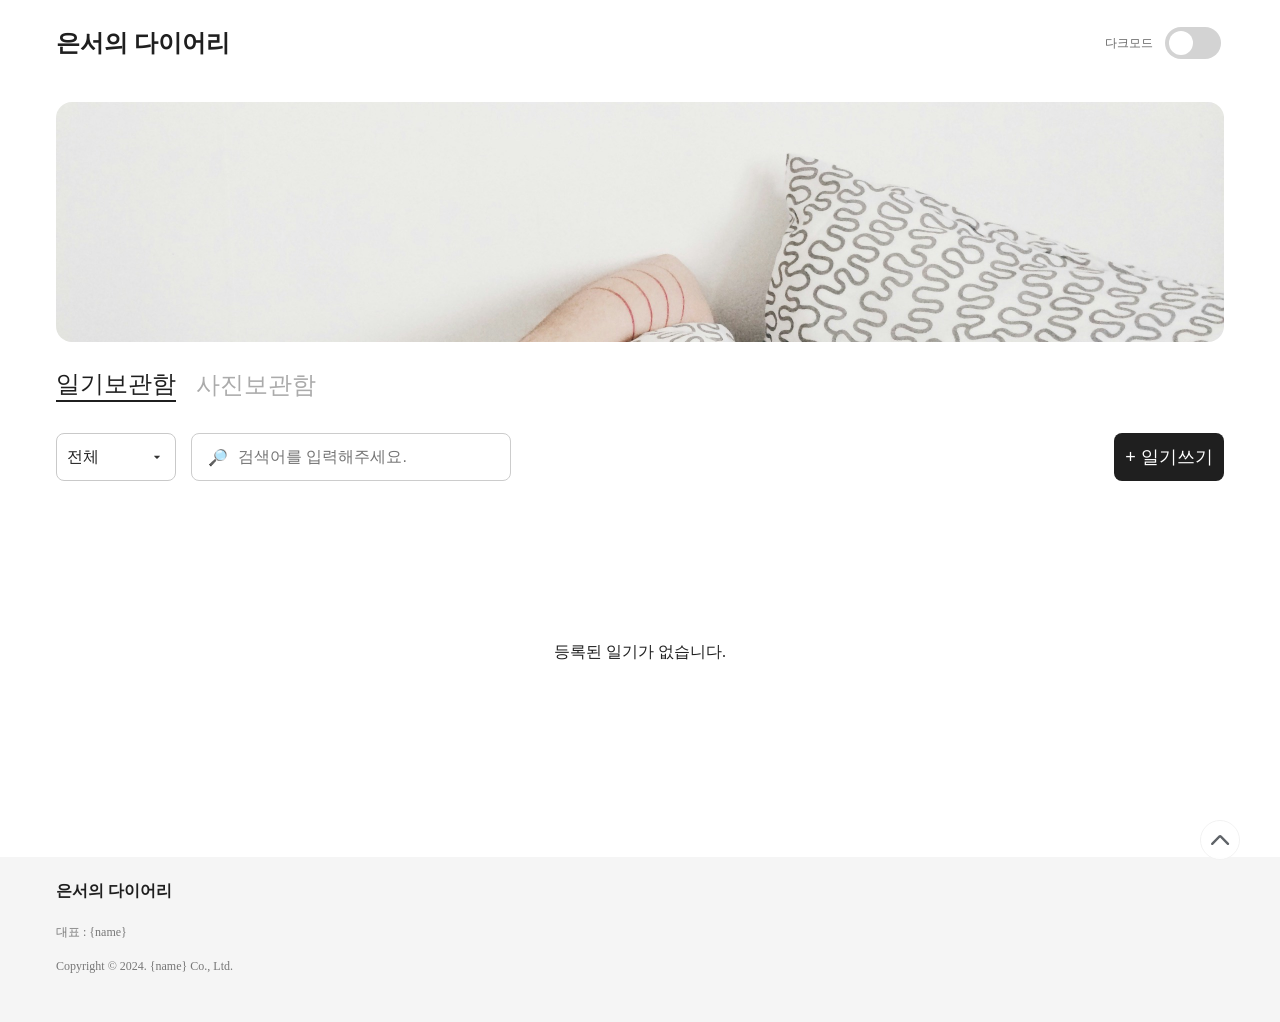
==== commit 8e3dfe7c: "#2 - Figma 와 비슷하게 만들기, 웹표준 적용(크로스브라우징) 적용" ====
--- a/index.html
+++ b/index.html
@@ -15,10 +15,16 @@
 <body>
 <div class="container">
     <header class="main-header">
-        <h2>
-            <a href="./index.html">은서의 다이어리</a>
-            <img src="img/banner.jpg" alt="다이어리 배너">
-        </h2>
+        <div class="main-header-top">
+            <h2>
+                <a href="./index.html">은서의 다이어리</a>
+            </h2>
+            <label class="dark-mode-area main-dark-mode-area">
+                다크모드
+                <input type="checkbox" class="dark-toggle main-dark-toggle">
+            </label>
+        </div>
+        <img src="img/banner.jpg" alt="다이어리 배너">
     </header>
 
     <main>
@@ -186,6 +192,14 @@
         </button>
     </main>
 </div>
+
+<footer class="site-footer">
+    <div class="site-footer-inner">
+        <strong>은서의 다이어리</strong>
+        <p>대표 : {name}</p>
+        <p>Copyright © 2024. {name} Co., Ltd.</p>
+    </div>
+</footer>
 
 <!-- 일기 작성 모달 -->
 <div
--- a/index-style.css
+++ b/index-style.css
@@ -20,6 +20,19 @@
     --dropdownbg:#D3F3E0;
 
     --white-input:#ffffff;
+    --footer-bg: #f5f5f5;
+    --footer-text: #777777;
+}
+
+body.dark-mode {
+    --bg: #1b1b1b;
+    --panel: #1b1b1b;
+    --text: #f5f5f5;
+    --subtext: #a7a7a7;
+    --line: #444444;
+    --button: #f5f5f5;
+    --white: #1b1b1b;
+    --white-input: #000000;
 }
 
 /* 전체 요소 기본 설정 */
@@ -28,6 +41,8 @@
 }
 
 html {
+    -webkit-text-size-adjust: 100%;
+    text-size-adjust: 100%;
     scroll-behavior: smooth;
 }
 
@@ -37,6 +52,8 @@
 
     background-color: var(--bg);
     color: var(--text);
+
+    transition: background-color 0.25s ease, color 0.25s ease;
 }
 
 /*
@@ -61,6 +78,13 @@
 .main-header {
     padding: 24px 0 10px;
 }
+.main-header-top {
+    display: flex;
+    align-items: center;
+    justify-content: space-between;
+
+    margin-bottom: 40px;
+}
 .main-header img {
     width:100%;
     height:240px;
@@ -75,6 +99,11 @@
     margin: 0;
 
     font-size: 1.5rem;
+}
+.main-dark-mode-area {
+    gap: 8px;
+    color: var(--subtext);
+    cursor: pointer;
 }
 .main-header a{
     text-decoration: none;
@@ -118,6 +147,7 @@
     padding: 15px 0;
 
     background-color: var(--white);
+    -webkit-backdrop-filter: blur(30px);
     backdrop-filter: blur(30px);
 }
 
@@ -483,6 +513,7 @@
     min-width: 0;
 
     border-radius: 12px;
+    border: 1px solid transparent;
 
     background-color: var(--white);
 
@@ -490,6 +521,10 @@
     overflow: hidden;
 
     transition: transform 0.2s ease;
+}
+
+body.dark-mode .diary-card {
+    border-color: #4a4a4a;
 }
 
 .diary-card:hover {
@@ -543,7 +578,7 @@
 
     border-radius: 50%;
 
-    background-color: var(--white);
+    background-color:#ffffff;
 
     font-size: 64px;
 }
@@ -575,8 +610,6 @@
     border: none;
     border-radius: 50%;
 
-    background-color: var(--white);
-    color: var(--text);
 
     font-size: 17px;
 
@@ -664,6 +697,11 @@
 
 .form-grid {
     position: fixed;
+    /* 크로스브라우징 */
+    top: 0;
+    right: 0;
+    bottom: 0;
+    left: 0;
     inset: 0;
     z-index: 1000;
 
@@ -690,6 +728,7 @@
     width: 640px;
     height: 560px;
     max-height: calc(100vh - 48px);
+    -ms-overflow-style: none;
 
     padding: 28px;
 
@@ -702,7 +741,9 @@
 
     overflow-y: auto;
 }
-
+.form-panel::-webkit-scrollbar{
+    display:none;
+}
 /* 모달 닫기 버튼 */
 .modal-close-button {
     position: absolute;
@@ -865,6 +906,12 @@
 
     position: absolute;
     inset: 0;
+    /* 크로스브라우징 */
+    top: 0;
+    right: 0;
+    bottom: 0;
+    left: 0;
+
 
     align-items: center;
     justify-content: center;
@@ -922,18 +969,20 @@
 }
 .dark-toggle {
     right:90%;
+    -webkit-appearance: none;
+    -moz-appearance: none;
     appearance: none;
-    width:40px;
-    height:24px;
+    width:56px;
+    height:32px;
     background-color: lightgray;
     border-radius:20px;
-    padding:2px;
+    padding:4px;
 }
 .dark-toggle::after{
     display:block;
     content:"";
-    width:20px;
-    height:20px;
+    width:24px;
+    height:24px;
     background-color:white;
     border-radius: 50%;
 
@@ -941,11 +990,11 @@
 }
 
 .dark-toggle:checked{
-    background-color: lime; /* 체크 되었을때 배경 색이 변경*/
+    background-color: #22c55e; /* 체크 되었을때 배경 색이 변경*/
 }
 
 .dark-toggle:checked::after{
-    transform:translateX(calc(100% - 2px - 2px));
+    transform:translateX(calc(100% - 2px));
 }
 
 .modal-title {
@@ -979,6 +1028,67 @@
     --white-input: #000;
 
     color: var(--text);
+}
+
+body.dark-mode .diary-header {
+    background-color: rgba(27, 27, 27, 0.92);
+}
+
+body.dark-mode .emotion-dropdown-title,
+body.dark-mode .emotion-dropdown-list,
+body.dark-mode .emotion-dropdown-list label,
+body.dark-mode .emotion-dropdown-list input:checked + label,
+body.dark-mode .filter-search-area {
+    border-color: #444444;
+    background-color: #000000;
+    color: var(--text);
+}
+
+body.dark-mode .diary-navigator button {
+    background-color: #f5f5f5;
+    color: #111111;
+}
+
+body.dark-mode .pagination-number.active {
+    background-color: #333333;
+    color: #ffffff;
+}
+
+body.dark-mode .scroll-top-button img {
+    filter: invert(1);
+}
+
+/* =========================
+   푸터
+========================= */
+.site-footer {
+    margin-top: 48px;
+    padding: 24px 0 30px;
+
+    background-color: var(--footer-bg);
+    color: var(--footer-text);
+}
+
+.site-footer-inner {
+    width: 1168px;
+    max-width: calc(100% - 40px);
+
+    margin: 0 auto;
+}
+
+.site-footer strong {
+    display: block;
+
+    margin-bottom: 22px;
+
+    color: #1f1f1f;
+    font-size: 16px;
+}
+
+.site-footer p {
+    margin: 0 0 18px;
+
+    font-size: 12px;
 }
 /* =========================
    일기 상세 보기
@@ -1236,6 +1346,7 @@
         align-items: center;
         justify-content: center;
 
+        background-color:#ffffff;
         border-radius: 50%;
     }
 
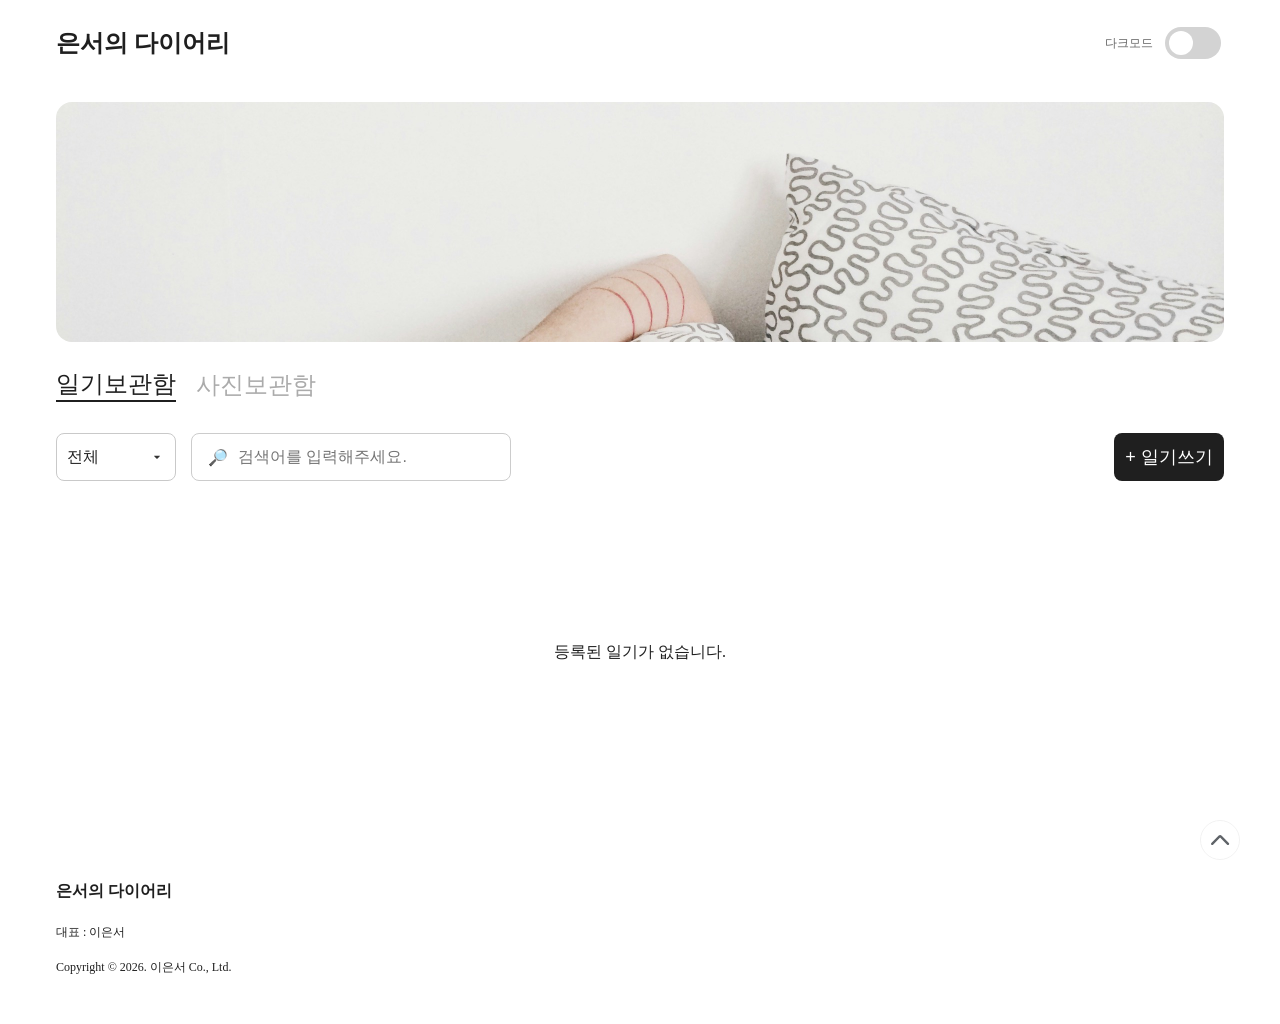
==== commit 2b60d319: "#4 오타수정" ====
--- a/index.html
+++ b/index.html
@@ -196,8 +196,8 @@
 <footer class="site-footer">
     <div class="site-footer-inner">
         <strong>은서의 다이어리</strong>
-        <p>대표 : {name}</p>
-        <p>Copyright © 2024. {name} Co., Ltd.</p>
+        <p>대표 : 이은서</p>
+        <p>Copyright © 2026. 이은서 Co., Ltd.</p>
     </div>
 </footer>
 
--- a/index-style.css
+++ b/index-style.css
@@ -1065,8 +1065,8 @@
     margin-top: 48px;
     padding: 24px 0 30px;
 
-    background-color: var(--footer-bg);
-    color: var(--footer-text);
+    background-color: var(--white);
+    color: var(--text);
 }
 
 .site-footer-inner {
@@ -1081,7 +1081,7 @@
 
     margin-bottom: 22px;
 
-    color: #1f1f1f;
+    color: var(--text);
     font-size: 16px;
 }
 
